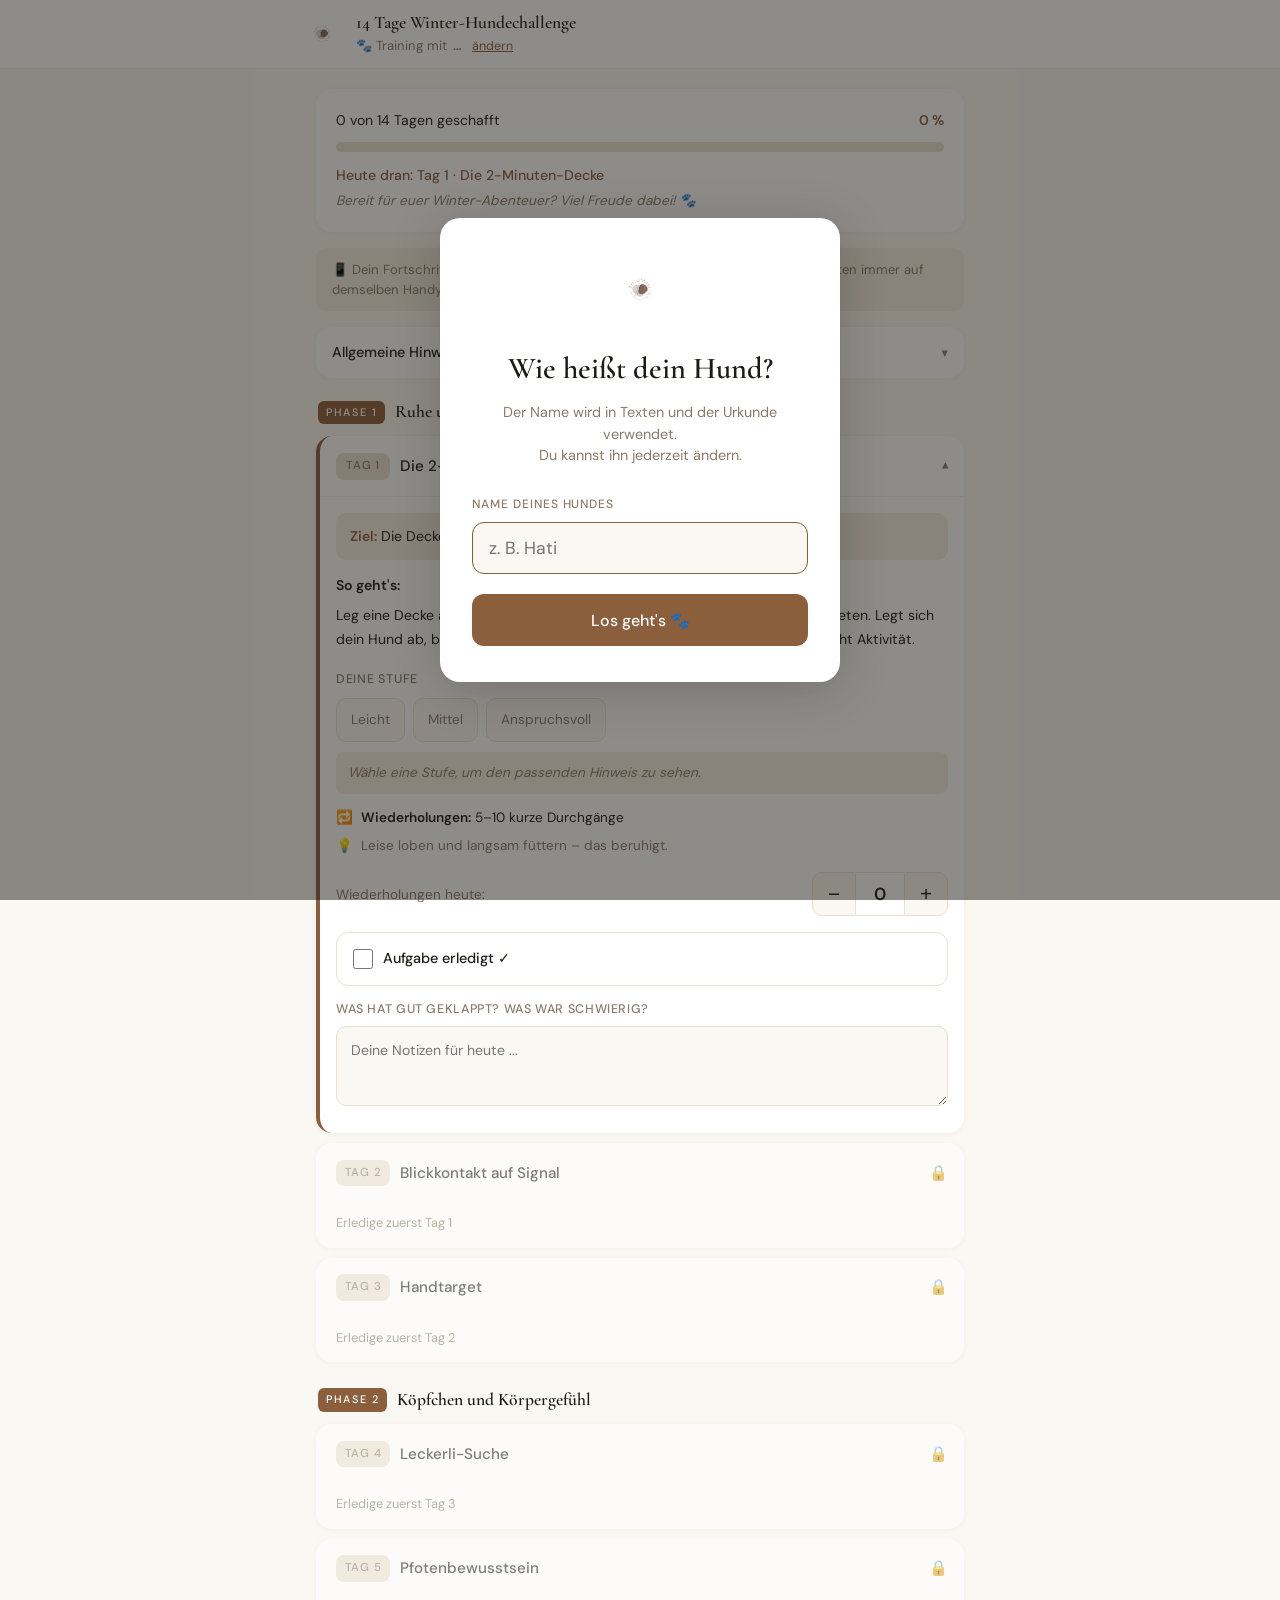
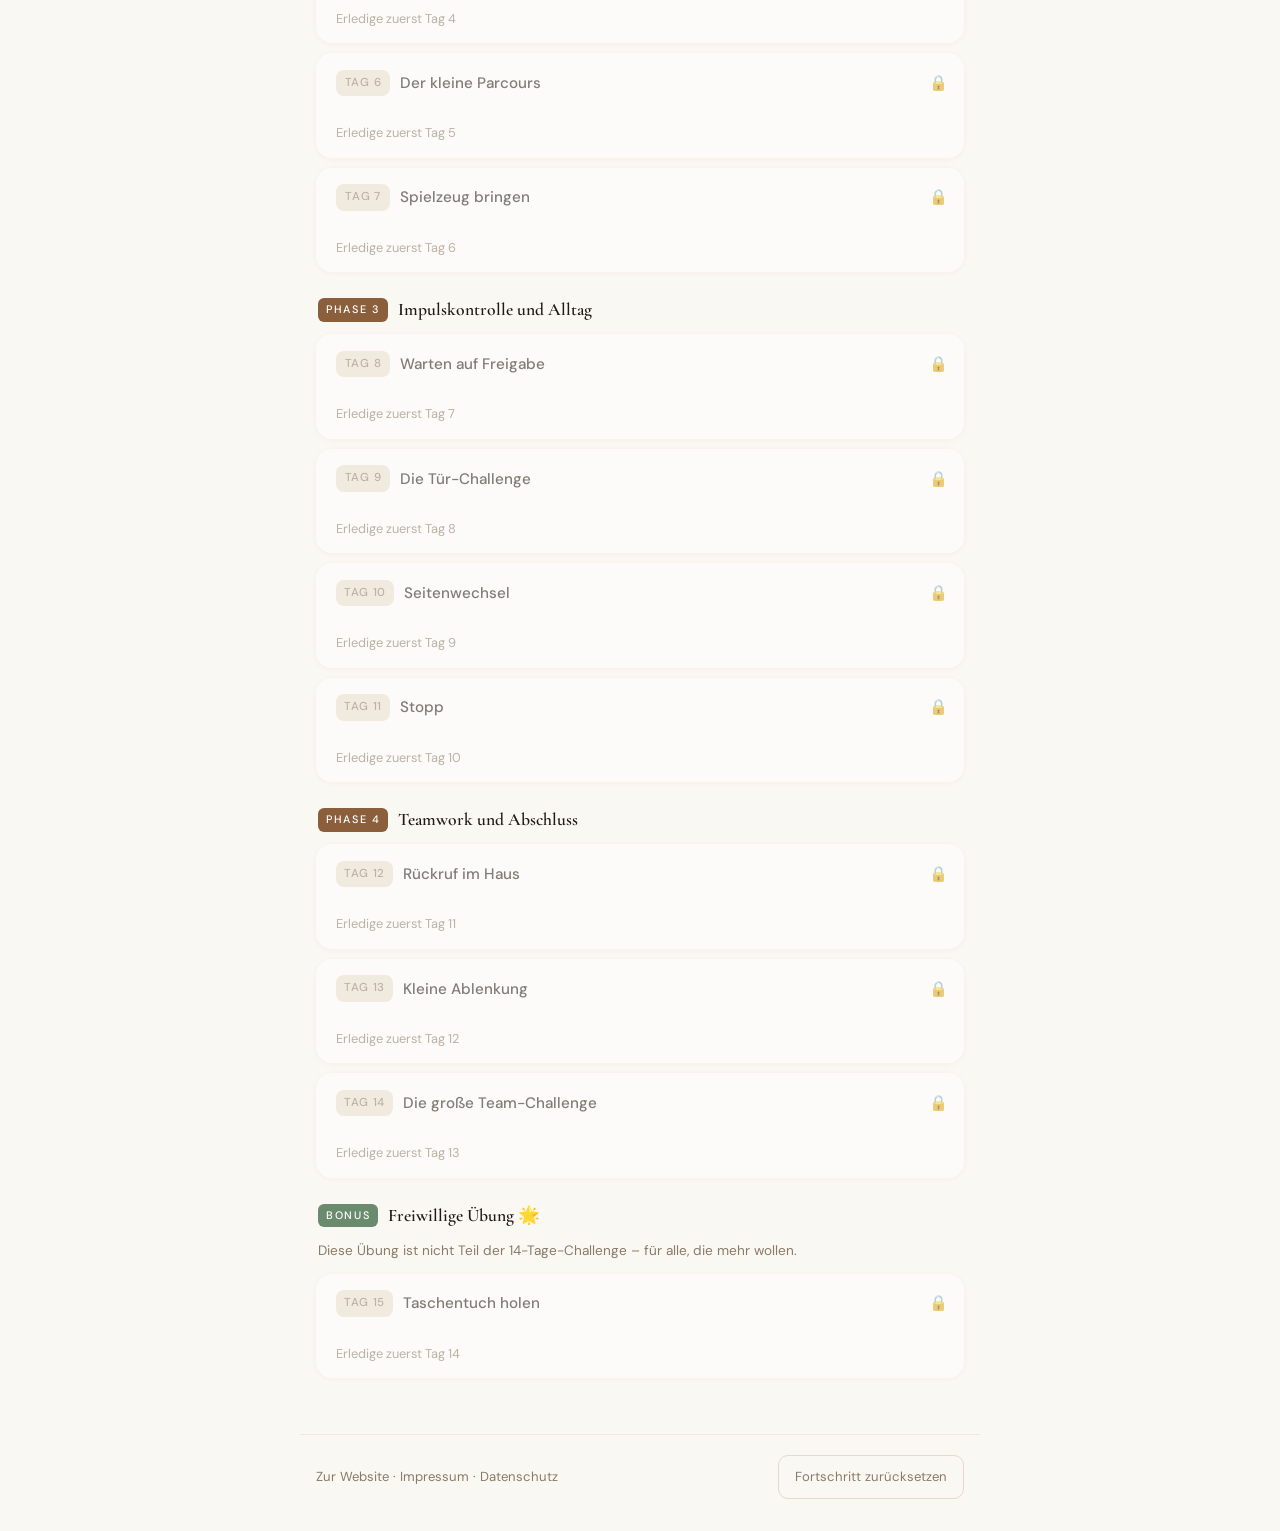
==== winter-challenge/index.html @ a74e97bf "Add 14-Tage Winter-Hundechallenge (protected subpage) - Netlify Edge Function (HMAC-signed cookies) " ====
<!DOCTYPE html>
<html lang="de">
<head>
  <meta charset="UTF-8">
  <meta name="viewport" content="width=device-width, initial-scale=1.0, viewport-fit=cover">
  <title>14 Tage Winter-Hundechallenge</title>
  <meta name="robots" content="noindex, nofollow">
  <link rel="manifest" href="/winter-challenge/manifest.json">
  <meta name="theme-color" content="#8B5E3C">
  <meta name="apple-mobile-web-app-capable" content="yes">
  <meta name="apple-mobile-web-app-status-bar-style" content="default">
  <meta name="apple-mobile-web-app-title" content="Hundechallenge">
  <style>
    /* ── Fonts (latin only, lokal) ─────────────────────────── */
    @font-face { font-family:'DM Sans'; font-style:normal; font-weight:300 600; font-display:swap;
      src:url('../fonts/rP2Hp2ywxg089UriCZOIHQ.woff2') format('woff2');
      unicode-range:U+0000-00FF,U+0131,U+0152-0153,U+02BB-02BC,U+02C6,U+02DA,U+02DC,U+0304,U+0308,U+0329,U+2000-206F,U+20AC,U+2122,U+2191,U+2193,U+2212,U+2215,U+FEFF,U+FFFD; }
    @font-face { font-family:'Cormorant Garamond'; font-style:normal; font-weight:300 700; font-display:swap;
      src:url('../fonts/co3bmX5slCNuHLi8bLeY9MK7whWMhyjYqXtK.woff2') format('woff2');
      unicode-range:U+0000-00FF,U+0131,U+0152-0153,U+02BB-02BC,U+02C6,U+02DA,U+02DC,U+0304,U+0308,U+0329,U+2000-206F,U+20AC,U+2122,U+2191,U+2193,U+2212,U+2215,U+FEFF,U+FFFD; }
    @font-face { font-family:'Cormorant Garamond'; font-style:italic; font-weight:300 600; font-display:swap;
      src:url('../fonts/co3ZmX5slCNuHLi8bLeY9MK7whWMhyjYrEtImSo.woff2') format('woff2');
      unicode-range:U+0000-00FF,U+0131,U+0152-0153,U+02BB-02BC,U+02C6,U+02DA,U+02DC,U+0304,U+0308,U+0329,U+2000-206F,U+20AC,U+2122,U+2191,U+2193,U+2212,U+2215,U+FEFF,U+FFFD; }

    /* ── Reset & Tokens ─────────────────────────────────────── */
    *, *::before, *::after { margin: 0; padding: 0; box-sizing: border-box; }
    :root {
      --bg:          #FAF8F3;
      --surface:     #F3EDE2;
      --surface2:    #EAE0CF;
      --brown:       #8B5E3C;
      --brown-light: #B5845A;
      --sage:        #6B8B6E;
      --sage-light:  #EAF0EA;
      --text:        #1E1A14;
      --text-muted:  #8A7A68;
      --radius:      16px;
      --ff-serif:    'Cormorant Garamond', Georgia, serif;
      --ff-sans:     'DM Sans', system-ui, sans-serif;
    }
    body {
      font-family: var(--ff-sans);
      background: var(--bg);
      color: var(--text);
      font-size: 1rem;
      line-height: 1.6;
      -webkit-font-smoothing: antialiased;
    }

    /* ── Setup Overlay ──────────────────────────────────────── */
    .overlay {
      position: fixed; inset: 0; z-index: 100;
      background: rgba(30,26,20,.5);
      display: flex; align-items: center; justify-content: center;
      padding: 20px;
    }
    .overlay.hidden { display: none; }
    .setup-card {
      background: #fff;
      border-radius: 20px;
      padding: 44px 32px 36px;
      max-width: 400px; width: 100%;
      text-align: center;
      box-shadow: 0 8px 48px rgba(30,26,20,.22);
    }
    .setup-logo { height: 56px; width: auto; margin-bottom: 20px; }
    .setup-card h2 { font-family: var(--ff-serif); font-size: 1.9rem; font-weight: 600; margin-bottom: 8px; }
    .setup-card p  { color: var(--text-muted); font-size: .9rem; margin-bottom: 28px; line-height: 1.5; }
    .setup-card label { display: block; text-align: left; font-size: .75rem; font-weight: 500; letter-spacing: .08em; text-transform: uppercase; color: var(--text-muted); margin-bottom: 8px; }
    .setup-card input {
      width: 100%; padding: 14px 16px; border: 1.5px solid rgba(139,94,60,.2);
      border-radius: 12px; font-family: var(--ff-sans); font-size: 1.1rem;
      background: var(--bg); color: var(--text); outline: none; margin-bottom: 20px;
      transition: border-color .2s;
    }
    .setup-card input:focus { border-color: var(--brown); }
    .btn-primary {
      width: 100%; padding: 15px; min-height: 52px;
      background: var(--brown); color: #fff; border: none; border-radius: 12px;
      font-family: var(--ff-sans); font-size: 1rem; font-weight: 500;
      cursor: pointer; transition: background .2s;
    }
    .btn-primary:hover, .btn-primary:focus-visible { background: var(--brown-light); }
    .btn-primary:focus-visible { outline: 3px solid var(--brown); outline-offset: 3px; }

    /* ── Header ─────────────────────────────────────────────── */
    .ch-header {
      background: #fff;
      border-bottom: 1px solid rgba(139,94,60,.12);
      position: sticky; top: 0; z-index: 10;
      padding: 12px 16px;
    }
    .ch-header-inner { max-width: 680px; margin: 0 auto; display: flex; align-items: center; gap: 12px; }
    .ch-logo { height: 44px; width: auto; flex-shrink: 0; }
    .ch-title { font-family: var(--ff-serif); font-size: 1.1rem; font-weight: 600; line-height: 1.2; }
    .ch-dog-row { font-size: .82rem; color: var(--text-muted); display: flex; align-items: center; gap: 6px; flex-wrap: wrap; margin-top: 2px; }
    .btn-link { background: none; border: none; color: var(--brown); font-size: .78rem; cursor: pointer; padding: 2px 4px; border-radius: 4px; font-family: var(--ff-sans); text-decoration: underline; }
    .btn-link:focus-visible { outline: 2px solid var(--brown); }

    /* ── Main ───────────────────────────────────────────────── */
    .ch-main { max-width: 680px; margin: 0 auto; padding: 20px 16px 32px; }

    /* ── Progress Card ──────────────────────────────────────── */
    .progress-card {
      background: #fff; border-radius: var(--radius);
      padding: 20px; margin-bottom: 16px;
      box-shadow: 0 1px 4px rgba(139,94,60,.08);
    }
    .progress-stats-row { display: flex; justify-content: space-between; align-items: baseline; margin-bottom: 10px; font-size: .88rem; }
    .progress-pct { font-weight: 600; color: var(--brown); }
    .progress-track {
      height: 10px; background: var(--surface2); border-radius: 99px; overflow: hidden; margin-bottom: 12px;
    }
    .progress-fill { height: 100%; background: linear-gradient(to right, var(--brown), var(--sage)); border-radius: 99px; transition: width .6s ease; width: 0; }
    .next-hint { font-size: .88rem; font-weight: 500; color: var(--brown); margin-bottom: 4px; }
    .motivation { font-size: .85rem; color: var(--text-muted); font-style: italic; }

    /* ── Device Hint ────────────────────────────────────────── */
    .device-hint {
      background: var(--surface); border-radius: 10px;
      padding: 12px 16px; font-size: .82rem; color: var(--text-muted);
      margin-bottom: 16px; line-height: 1.5;
    }

    /* ── General Hints ──────────────────────────────────────── */
    .hints-details { margin-bottom: 20px; }
    .hints-summary {
      cursor: pointer; padding: 14px 16px;
      background: #fff; border-radius: var(--radius);
      font-weight: 500; font-size: .9rem;
      box-shadow: 0 1px 4px rgba(139,94,60,.08);
      list-style: none; display: flex; justify-content: space-between; align-items: center;
    }
    .hints-summary::-webkit-details-marker { display: none; }
    .hints-summary::after { content: '▾'; color: var(--text-muted); font-size: .8rem; transition: transform .2s; }
    .hints-details[open] .hints-summary::after { transform: rotate(180deg); }
    .hints-list {
      background: #fff; border-radius: 0 0 var(--radius) var(--radius);
      padding: 4px 20px 20px 32px; margin-top: -4px;
      box-shadow: 0 2px 4px rgba(139,94,60,.06);
    }
    .hints-list li { font-size: .88rem; color: var(--text-muted); margin-bottom: 8px; line-height: 1.6; }
    .hints-list li:last-child { margin-bottom: 0; }

    /* ── Phase Section ──────────────────────────────────────── */
    .phase-section { margin-bottom: 24px; }
    .phase-header {
      display: flex; align-items: center; gap: 10px;
      margin-bottom: 10px; padding: 0 2px;
    }
    .phase-label {
      font-size: .68rem; font-weight: 500; letter-spacing: .15em; text-transform: uppercase;
      color: #fff; background: var(--brown); border-radius: 6px; padding: 3px 8px;
    }
    .phase-label--bonus { background: var(--sage); }
    .phase-name { font-family: var(--ff-serif); font-size: 1.1rem; font-weight: 600; color: var(--text); }

    /* ── Day Card ───────────────────────────────────────────── */
    .day-card {
      background: #fff; border-radius: var(--radius);
      border-left: 4px solid transparent;
      box-shadow: 0 1px 4px rgba(139,94,60,.08);
      margin-bottom: 10px;
      transition: border-color .3s;
    }
    .day-card.is-next    { border-left-color: var(--brown); }
    .day-card.is-done-card { border-left-color: var(--sage); }

    .day-summary {
      cursor: pointer; padding: 16px; list-style: none;
      display: flex; align-items: center; gap: 10px;
      user-select: none; min-height: 60px;
    }
    .day-summary::-webkit-details-marker { display: none; }
    .day-badge {
      flex-shrink: 0; min-width: 54px; text-align: center;
      font-size: .72rem; font-weight: 500; letter-spacing: .06em; text-transform: uppercase;
      padding: 4px 8px; border-radius: 8px;
      background: var(--surface2); color: var(--text-muted);
      transition: background .2s, color .2s;
    }
    .day-badge.done { background: var(--sage); color: #fff; }
    .day-card-title { flex: 1; font-size: .95rem; font-weight: 500; }
    .done-check { color: var(--sage); font-size: 1rem; flex-shrink: 0; }
    .expand-icon { color: var(--text-muted); font-size: .8rem; flex-shrink: 0; transition: transform .2s; }
    .day-card[open] .expand-icon { transform: rotate(180deg); }

    .day-body { padding: 0 16px 20px; border-top: 1px solid rgba(139,94,60,.08); }

    .day-goal {
      background: var(--surface); border-radius: 10px;
      padding: 12px 14px; margin: 16px 0 14px;
      font-size: .88rem; line-height: 1.6;
    }
    .day-goal strong { color: var(--brown); }

    .day-instructions { font-size: .88rem; line-height: 1.7; margin-bottom: 18px; }
    .day-instructions strong { display: block; margin-bottom: 6px; }

    /* Levels */
    .levels-wrap { margin-bottom: 14px; }
    .levels-legend { font-size: .78rem; font-weight: 500; letter-spacing: .06em; text-transform: uppercase; color: var(--text-muted); margin-bottom: 8px; display: block; }
    .levels-row { display: flex; gap: 8px; flex-wrap: wrap; margin-bottom: 10px; }
    .level-btn {
      cursor: pointer;
      padding: 8px 14px; min-height: 44px;
      border: 1.5px solid var(--surface2); border-radius: 10px;
      font-family: var(--ff-sans); font-size: .85rem;
      background: var(--bg); color: var(--text-muted);
      transition: all .15s; display: flex; align-items: center;
    }
    .level-btn input { position: absolute; opacity: 0; width: 0; height: 0; }
    .level-btn:has(input:checked),
    .level-btn.selected {
      border-color: var(--brown); background: rgba(139,94,60,.08);
      color: var(--brown); font-weight: 500;
    }
    .level-btn:hover { border-color: var(--brown-light); }
    .level-desc {
      font-size: .85rem; color: var(--text-muted); background: var(--surface);
      padding: 10px 12px; border-radius: 8px; line-height: 1.6;
      min-height: 42px;
    }
    .level-desc em { color: var(--text-muted); }

    /* Meta row */
    .day-meta-row, .day-tip-row {
      display: flex; gap: 8px; align-items: flex-start;
      font-size: .85rem; margin-bottom: 8px; line-height: 1.5;
    }
    .day-tip-row { color: var(--text-muted); }
    .day-tip-row strong { color: var(--text); }

    /* Counter */
    .counter-row {
      display: flex; align-items: center; justify-content: space-between;
      margin: 16px 0 12px; gap: 12px;
    }
    .counter-label { font-size: .85rem; color: var(--text-muted); }
    .counter-ctrl { display: flex; align-items: center; gap: 0; }
    .btn-counter {
      width: 44px; height: 44px; border: 1.5px solid var(--surface2);
      background: var(--bg); color: var(--text); font-size: 1.3rem;
      cursor: pointer; display: flex; align-items: center; justify-content: center;
      transition: background .15s;
    }
    .btn-counter:first-child { border-radius: 10px 0 0 10px; }
    .btn-counter:last-child  { border-radius: 0 10px 10px 0; }
    .btn-counter:hover { background: var(--surface); }
    .btn-counter:focus-visible { outline: 2px solid var(--brown); z-index: 1; }
    .counter-val {
      min-width: 48px; height: 44px; border-top: 1.5px solid var(--surface2); border-bottom: 1.5px solid var(--surface2);
      display: flex; align-items: center; justify-content: center;
      font-size: 1.1rem; font-weight: 600; background: #fff;
    }

    /* Done checkbox */
    .done-label {
      display: flex; align-items: center; gap: 10px;
      cursor: pointer; margin: 16px 0 14px;
      padding: 14px 16px; border-radius: 12px;
      border: 1.5px solid var(--surface2);
      font-size: .9rem; font-weight: 500;
      transition: background .15s, border-color .15s;
      min-height: 52px;
    }
    .done-label:hover { background: var(--surface); }
    .done-label input { width: 20px; height: 20px; accent-color: var(--sage); cursor: pointer; flex-shrink: 0; }
    .done-label.checked { background: var(--sage-light); border-color: var(--sage); color: var(--sage); }

    /* Notes */
    .notes-wrap { margin-top: 2px; }
    .notes-wrap label { display: block; font-size: .78rem; font-weight: 500; letter-spacing: .05em; text-transform: uppercase; color: var(--text-muted); margin-bottom: 6px; }
    .notes-field {
      width: 100%; min-height: 80px; padding: 12px 14px;
      border: 1.5px solid var(--surface2); border-radius: 10px;
      font-family: var(--ff-sans); font-size: .88rem; color: var(--text);
      background: var(--bg); resize: vertical; outline: none;
      transition: border-color .2s;
      line-height: 1.6;
    }
    .notes-field:focus { border-color: var(--brown); }

    /* ── Completion Certificate ──────────────────────────────── */
    .completion {
      background: #fff; border-radius: 20px;
      padding: 48px 32px; margin: 24px 0;
      text-align: center;
      box-shadow: 0 4px 32px rgba(139,94,60,.14);
    }
    .completion.hidden { display: none; }
    .cert-logo { height: 60px; width: auto; margin-bottom: 20px; }
    .cert-eyebrow { font-size: 1.2rem; margin-bottom: 12px; }
    .cert-title { font-family: var(--ff-serif); font-size: 2rem; font-weight: 600; line-height: 1.2; }
    .cert-have { font-family: var(--ff-serif); font-size: 1.1rem; font-style: italic; color: var(--text-muted); margin: 8px 0; }
    .cert-challenge-name { font-family: var(--ff-serif); font-size: 1.5rem; font-weight: 600; color: var(--brown); line-height: 1.3; }
    .cert-date { font-size: .88rem; color: var(--text-muted); margin: 20px 0 8px; }
    .cert-brand { font-size: .82rem; color: var(--text-muted); letter-spacing: .05em; margin-bottom: 28px; }
    .btn-print {
      padding: 13px 28px; min-height: 48px;
      background: var(--brown); color: #fff; border: none; border-radius: 12px;
      font-family: var(--ff-sans); font-size: .9rem; font-weight: 500;
      cursor: pointer; transition: background .2s;
    }
    .btn-print:hover { background: var(--brown-light); }

    /* ── Footer ─────────────────────────────────────────────── */
    .ch-footer {
      max-width: 680px; margin: 0 auto;
      padding: 20px 16px 32px;
      display: flex; justify-content: space-between; align-items: center;
      flex-wrap: wrap; gap: 12px;
      border-top: 1px solid rgba(139,94,60,.1);
    }
    .footer-links { font-size: .82rem; color: var(--text-muted); }
    .footer-links a { color: var(--text-muted); text-decoration: none; }
    .footer-links a:hover { color: var(--brown); }
    .btn-reset {
      background: none; border: 1px solid rgba(139,94,60,.2);
      color: var(--text-muted); padding: 8px 16px; min-height: 44px;
      border-radius: 10px; font-family: var(--ff-sans); font-size: .82rem;
      cursor: pointer; transition: all .15s;
    }
    .btn-reset:hover { border-color: #ef4444; color: #ef4444; }

    /* ── Storage Warning ────────────────────────────────────── */
    .storage-warn {
      position: fixed; bottom: 20px; left: 50%; transform: translateX(-50%);
      background: #1E1A14; color: #fff; padding: 12px 20px; border-radius: 10px;
      font-size: .85rem; z-index: 50; white-space: nowrap;
      box-shadow: 0 4px 16px rgba(0,0,0,.2);
    }
    .storage-warn.hidden { display: none; }

    /* ── Print ───────────────────────────────────────────────── */
    @media print {
      .ch-header, .progress-card, .device-hint, .hints-details,
      .phase-section, .ch-footer, .storage-warn, .overlay,
      .completion .btn-print { display: none !important; }
      .completion { display: block !important; box-shadow: none; border: 2px solid var(--surface2); }
      .ch-main { padding: 0; }
    }

    /* ── Locked card ─────────────────────────────────────────── */
    .day-card.is-locked { opacity: .55; }
    .day-card.is-locked .day-summary { cursor: default; }
    .lock-icon { font-size: .95rem; flex-shrink: 0; }
    .unlock-hint { font-size: .8rem; color: var(--text-muted); padding: 10px 16px 14px; }

    /* ── Focus ───────────────────────────────────────────────── */
    :focus-visible { outline: 2px solid var(--brown); outline-offset: 2px; }
  </style>
</head>
<body>

  <!-- Dog name setup overlay -->
  <div id="setup" class="overlay hidden" role="dialog" aria-modal="true" aria-label="Hundename eingeben">
    <div class="setup-card">
      <img src="../Logo2.png" alt="Mary and the Dogs" class="setup-logo">
      <h2>Wie heißt dein Hund?</h2>
      <p>Der Name wird in Texten und der Urkunde verwendet.<br>Du kannst ihn jederzeit ändern.</p>
      <form id="setup-form">
        <label for="dog-name-input">Name deines Hundes</label>
        <input type="text" id="dog-name-input" maxlength="40" placeholder="z. B. Hati" autocomplete="off" required>
        <button type="submit" class="btn-primary">Los geht's 🐾</button>
      </form>
    </div>
  </div>

  <!-- Header -->
  <header class="ch-header">
    <div class="ch-header-inner">
      <img src="../Logo2.png" alt="Mary and the Dogs" class="ch-logo">
      <div class="ch-header-text">
        <div class="ch-title">14 Tage Winter-Hundechallenge</div>
        <div class="ch-dog-row">
          🐾 Training mit <strong id="dog-name-display">...</strong>
          <button class="btn-link" id="rename-btn">ändern</button>
        </div>
      </div>
    </div>
  </header>

  <main class="ch-main">

    <!-- Progress -->
    <section class="progress-card" aria-label="Dein Fortschritt">
      <div class="progress-stats-row">
        <span id="progress-text">0 von 14 Tagen geschafft</span>
        <span id="progress-pct" class="progress-pct">0 %</span>
      </div>
      <div class="progress-track" role="progressbar" aria-valuemin="0" aria-valuemax="14" aria-valuenow="0" id="progress-bar">
        <div class="progress-fill" id="progress-fill"></div>
      </div>
      <div id="next-hint" class="next-hint"></div>
      <div id="motivation"  class="motivation"></div>
    </section>

    <!-- Device hint -->
    <div class="device-hint">
      📱 Dein Fortschritt wird nur auf diesem Gerät gespeichert. Nutze die Seite am besten immer auf demselben Handy und im selben Browser.
    </div>

    <!-- General hints -->
    <details class="hints-details">
      <summary class="hints-summary">Allgemeine Hinweise</summary>
      <ul class="hints-list">
        <li>Pro Tag 5–10 Minuten, gern auf 2–3 kurze Einheiten verteilt.</li>
        <li>Ein Markerwort (z. B. „Top") zeigt dem Hund genau, wann er etwas richtig gemacht hat. Danach kommt die Belohnung.</li>
        <li>Lieber fünf gute Wiederholungen als dreißig schlechte. Aufhören, wenn es gut läuft.</li>
        <li>Hat dein Hund einen schlechten Tag, mach Pause. Die Challenge darf auch 16 oder 18 Tage dauern.</li>
        <li>Bei Schmerzen, Krankheit oder Verhaltensproblemen wie Aggression bitte vorher Rücksprache mit mir.</li>
      </ul>
    </details>

    <!-- Day cards (generated by JS) -->
    <div id="days-container"></div>

    <!-- Completion -->
    <div id="completion" class="completion hidden" aria-live="polite">
      <img src="../Logo2.png" alt="Mary and the Dogs" class="cert-logo">
      <div class="cert-eyebrow">🎉 Herzlichen Glückwunsch!</div>
      <h2 class="cert-title"><span id="cert-dog"></span> und sein Mensch</h2>
      <p class="cert-have">haben die</p>
      <h3 class="cert-challenge-name">14 Tage Winter-Hundechallenge</h3>
      <p class="cert-have">erfolgreich gemeistert.</p>
      <div class="cert-date" id="cert-date"></div>
      <div class="cert-brand">Mary and the Dogs · Hundeschule · Weißenburg</div>
      <button class="btn-print" onclick="window.print()">Urkunde drucken 🖨</button>
    </div>

  </main>

  <footer class="ch-footer">
    <div class="footer-links">
      <a href="/">Zur Website</a> ·
      <a href="/#impressum">Impressum</a> ·
      <a href="/#datenschutz">Datenschutz</a>
    </div>
    <button class="btn-reset" id="reset-btn">Fortschritt zurücksetzen</button>
  </footer>

  <div class="storage-warn hidden" id="storage-warn" role="alert">
    ⚠️ Fortschritt konnte nicht gespeichert werden (Speicher voll oder blockiert).
  </div>

<script>
// ── Challenge-Daten ─────────────────────────────────────────────────────────
const PHASES = [
  { id: 1, name: 'Ruhe und Konzentration',    days: [1, 2, 3] },
  { id: 2, name: 'Köpfchen und Körpergefühl', days: [4, 5, 6, 7] },
  { id: 3, name: 'Impulskontrolle und Alltag', days: [8, 9, 10, 11] },
  { id: 4, name: 'Teamwork und Abschluss',    days: [12, 13, 14] },
];

const DAYS = [
  { id:1,  title:'Die 2-Minuten-Decke',
    goal:'Die Decke wird ein Ort, an dem dein Hund zur Ruhe kommt.',
    instructions:'Leg eine Decke auf den Boden. Belohne jedes Hinschauen, Hingehen und Betreten. Legt sich dein Hund ab, belohne ruhig zwischen seinen Vorderpfoten. Belohne Ruhe, nicht Aktivität.',
    levels:{ easy:'Dein Hund betritt die Decke.', medium:'Er legt sich hin und bleibt 30 Sekunden liegen.', hard:'Er bleibt 2 Minuten entspannt liegen, während du dich setzt oder kurz aufstehst.' },
    reps:'5–10 kurze Durchgänge', tip:'Leise loben und langsam füttern – das beruhigt.' },

  { id:2,  title:'Blickkontakt auf Signal',
    goal:'Dein Hund schaut dich auf ein Signal hin an.',
    instructions:'Halte ein Leckerli in der Hand und streck den Arm zur Seite. Warte. Sobald dein Hund von der Hand zu deinem Gesicht schaut, markern und belohnen. Klappt das sicher, sag dein Signal (z. B. „Schau") kurz vorher.\n\nKlappt es noch nicht? Wenn dein Hund es gar nicht schafft, sich von der Hand abzuwenden, vereinfachen wir die Übung: Lass das Futter weg, bitte deinen Hund neben dir zu sitzen und markere ihn, sobald er dich ansieht. Anschließend bekommt er ein Leckerli aus der anderen Hand. Danach geht es weiter wie oben beschrieben.',
    levels:{ easy:'Blickkontakt ohne Signal belohnen.', medium:'Blickkontakt auf Signal, 2 Sekunden halten.', hard:'5 Sekunden Blickkontakt, während die Futterhand seitlich ausgestreckt bleibt.' },
    reps:'10', tip:'Nicht locken oder Geräusche machen – dein Hund soll den Blick selbst anbieten.' },

  { id:3,  title:'Handtarget',
    goal:'Dein Hund berührt deine offene Hand mit der Nase.',
    instructions:'Schritt 1 – Mit Futter: Halte die flache Hand mit einem Leckerli, das du mit dem Daumen festklemmst, wenige Zentimeter neben die Nase deines Hundes. Berührt er die Hand, bekommt er das Leckerli direkt. Mehrmals wiederholen.\n\nSchritt 2 – Ohne Futter: Dasselbe ohne Leckerli in der Hand. Berührt dein Hund die Hand, markern und mit der anderen Hand an der berührten Hand belohnen.\n\nSchritt 3 – Mit Signal: Wenn dein Hund die Übung sicher zeigt, sag kurz vor dem Anbieten der Hand dein Signal (z. B. „Touch").',
    levels:{ easy:'Hand direkt vor der Nase, mit Leckerli unter dem Daumen.', medium:'Hand in verschiedenen Höhen und Seiten, 30 cm entfernt, ohne Futter in der Hand.', hard:'Dein Hund folgt der Hand ein paar Schritte, bevor er sie berührt – auf Signal.' },
    reps:'10 pro Seite', tip:'Hand nach jeder Wiederholung kurz wegnehmen und neu anbieten.' },

  { id:4,  title:'Leckerli-Suche',
    goal:'Nasenarbeit, die müde und zufrieden macht.',
    instructions:'Versteck 5 Leckerli und gib ein Suchsignal (z. B. „Such"). Lass deinen Hund in Ruhe suchen und hilf nur, wenn er aufgeben will.',
    levels:{ easy:'Leckerli sichtbar auf dem Boden oder locker in einem Handtuch.', medium:'Leckerli in einem eingerollten Handtuch oder Schnüffelteppich.', hard:'Dein Hund wartet, während du die Leckerli im Raum versteckst.' },
    reps:'3 Durchgänge', tip:'Langsam steigern – Erfolg ist wichtiger als Schwierigkeit.' },

  { id:5,  title:'Pfotenbewusstsein',
    goal:'Dein Hund setzt seine Pfoten bewusst ein.',
    instructions:'Schritt 1: Locke deinen Hund mit einem Leckerli auf die Unterlage. Sobald eine Vorderpfote drauf ist, bekommt er das Leckerli.\n\nSchritt 2: Wenn das gut klappt, bekommt er ab jetzt nur noch eine Belohnung, wenn beide Vorderpfoten auf der Unterlage sind.\n\nSchritt 3: Jetzt ohne Leckerli locken – nur mit der Hand (Luring). Sobald beide Pfoten drauf sind, markern und auf der Unterlage belohnen.\n\nSchritt 4: Wenn Schritt 3 sicher klappt, kann ein Signal dazukommen (z. B. „Target", „Handtuch", „Matte") – kurz vor dem Handzeichen sagen.',
    levels:{ easy:'Eine Vorderpfote auf der Unterlage, mit Leckerli gelockt.', medium:'Beide Vorderpfoten drauf, Locken nur mit der Hand.', hard:'Beide Vorderpfoten auf Signal, ohne Handzeichen.' },
    reps:'5–10', tip:'Nicht ziehen, schieben oder die Pfoten hinstellen – dein Hund soll selbst draufgehen.' },

  { id:6,  title:'Der kleine Parcours',
    goal:'Körpergefühl und Vertrauen auf ungewohntem Untergrund – kombiniert mit bekannten Übungen.',
    instructions:'Bau aus verschiedenen Unterlagen einen Parcours, z. B. Zeitung, Handtuch und Wäschekorb (umgedreht als Plattform).\n\nStation 1 (z. B. Zeitung): Locke deinen Hund mit einem Leckerli drauf und frage ein Sitz ab. Wiederhole so lange, bis er sich automatisch hinsetzt – erst dann belohnen.\n\nStation 2 (z. B. Handtuch): Wenn Station 1 klappt, kommt Station 2 dazu. Hier soll dein Hund das Handtarget von Tag 3 zeigen (Nase an deine Hand stupsen).\n\nStation 3 (z. B. Wäschekorb): Wenn die ersten beiden Stationen gut laufen, kommt die dritte dazu. Hier soll dein Hund Platz machen.\n\nZiel: Erst zur 1. Station + Sitz, dann 2. Station + Touch, dann 3. Station + Platz – danach wird belohnt.',
    levels:{ easy:'Station 1 allein: auf die Unterlage und Sitz – mit Leckerli gelockt.', medium:'Stationen 1 und 2 hintereinander, Belohnung erst am Ende.', hard:'Alle 3 Stationen als Kette: Sitz + Touch + Platz, Belohnung nur am Schluss.' },
    reps:'3 Durchgänge', tip:'Jede Station zuerst einzeln üben, bevor du sie zur Kette verbindest.' },

  { id:7,  title:'Spielzeug bringen',
    goal:'Dein Hund nimmt einen Gegenstand auf und legt ihn gezielt ab.',
    instructions:'Schritt 1 – Nehmen: Biete ein Lieblingsspielzeug an. Nimmt dein Hund es ins Maul, sofort markern und gegen ein Leckerli tauschen. Mehrmals wiederholen.\n\nSchritt 2 – Bringen: Wirf das Spielzeug einen Meter weit. Hebt er es auf und kommt zu dir, markern und tauschen. Klappt das, Distanz langsam vergrößern.\n\nSchritt 3 – In die Hand: Halte deine geöffnete Hand unter das Spielzeug, das er im Maul hält. Lässt er es rein, sofort markern und mit einem Leckerli belohnen.\n\nSchritt 4 – In eine Kiste: Stelle eine Kiste oder einen Eimer direkt neben dich. Wenn dein Hund zuverlässig in deine Hand abgibt, verschiebe die Hand knapp über die Kiste. Öffnet er das Maul über der Kiste, fällt der Gegenstand rein – sofort groß markern und belohnen. Distanz zur Kiste danach langsam vergrößern.',
    levels:{ easy:'Dein Hund nimmt das Spielzeug ins Maul und lässt es auf Signal wieder los.', medium:'Er bringt es aus 1–2 Metern und gibt es in deine Hand ab.', hard:'Er holt den Gegenstand und legt ihn gezielt in eine Kiste.' },
    reps:'5 erfolgreiche Wiederholungen', tip:'Nicht am Spielzeug ziehen – tauschen statt wegnehmen.' },

  { id:8,  title:'Warten auf Freigabe',
    goal:'Dein Hund wartet kurz, bevor er sich etwas nimmt.',
    instructions:'Halte ein Leckerli in der geschlossenen Faust. Dein Hund darf schnüffeln. Lässt er ab, gibst du dein Freigabesignal (z. B. „Nimm") und er bekommt das Leckerli.',
    levels:{ easy:'Geschlossene Faust.', medium:'Offene Hand, 3 Sekunden warten.', hard:'Futternapf abstellen, 5–10 Sekunden warten bis zur Freigabe.' },
    reps:'10', tip:'Nicht unnötig lange warten lassen – Erfolg macht Lust auf mehr.' },

  { id:9,  title:'Die Tür-Challenge',
    goal:'Ruhe an der Haustür.',
    instructions:'Dein Hund sitzt oder steht ruhig neben dir. Fass die Türklinke an. Bleibt er ruhig, markern und belohnen. Stürmt er nach vorn, Tür sofort wieder schließen.',
    levels:{ easy:'Hand an die Klinke.', medium:'Tür einen Spalt öffnen und wieder schließen.', hard:'Tür ganz öffnen, Hund bleibt bis zur Freigabe.' },
    reps:'5–10', tip:'An Straßen immer mit Leine oder Türgitter absichern.' },

  { id:10, title:'Seitenwechsel',
    goal:'Dein Hund wechselt auf Signal hinter dir die Seite.',
    instructions:'Schritt 1 – Mit Leckerli lotsen: Dein Hund steht neben dir (egal auf welcher Seite). Nimm ein Leckerli in die Hand, die auf seiner Seite ist, und führe ihn damit langsam hinter deinem Rücken zur anderen Seite. Sobald er dort angekommen ist, belohnen.\n\nSchritt 2 – Handzeichen statt Futter: Dasselbe, aber ohne Leckerli in der Lotshand. Du führst ihn mit einem leeren Handzeichen – das Leckerli kommt erst, wenn er auf der anderen Seite ankommt.\n\nSchritt 3 – Signal dazu: Wenn das Handzeichen sicher klappt, sag kurz vorher dein Signal (z. B. „Seite" oder „Wechsel").\n\nSchritt 4 – Im Gehen: Übe den Seitenwechsel, während du langsam gehst statt stehst.',
    levels:{ easy:'Im Stand, mit Leckerli in der Lotshand hinter dem Rücken.', medium:'Im Stand, nur mit Handzeichen und Signal – Leckerli erst auf der anderen Seite.', hard:'Im Gehen, auf Signal, ohne Handzeichen.' },
    reps:'5–8 pro Richtung', tip:'Langsam bewegen – dein Hund braucht Zeit, dem Handzeichen zu folgen.' },

  { id:11, title:'Stopp',
    goal:'Dein Hund setzt sich automatisch neben dich, wenn du anhältst – ganz ohne Signal.',
    instructions:'Schritt 1 – Aufbau: Geh mit deinem Hund nebeneinander ein paar Schritte. Bleib stehen. Locke deinen Hund mit einem Leckerli ins Sitz direkt neben dich. Markern und belohnen. Mehrmals wiederholen.\n\nSchritt 2 – Automatisch: Geh wieder ein paar Schritte und bleib stehen. Wartet kurz. Setzt sich dein Hund von selbst neben dich, sofort markern und groß belohnen. Passiert nichts: zurück zu Schritt 1.\n\nSchritt 3 – Position prüfen: Sitzt er, aber deutlich zu weit vorne? Locke ihn mit einem Leckerli wieder neben dich in die richtige Position – aber belohne noch nicht. Wiederholen, bis er von selbst an der richtigen Stelle sitzt, dann belohnen.',
    levels:{ easy:'Geh 3 Schritte, bleib stehen – Hund ins Sitz locken.', medium:'Geh 5–8 Schritte, bleib stehen – Hund setzt sich selbst neben dich.', hard:'Unterschiedliche Tempi und Richtungswechsel, Hund setzt sich immer korrekt neben dich.' },
    reps:'5–8', tip:'Nicht sagen – dein Hund soll das Stehenbleiben selbst als Signal lesen lernen.' },

  { id:12, title:'Rückruf im Haus',
    goal:'Dein Hund kommt auf einmaliges Rufen freudig zu dir.',
    instructions:'Ruf deinen Hund einmal freundlich. Kommt er, gibt es eine besonders gute Belohnung. Nicht mehrfach rufen.',
    levels:{ easy:'Im selben Raum, 2 Meter entfernt.', medium:'Aus einem anderen Raum.', hard:'Während er schnüffelt oder kaut.' },
    reps:'5–10', tip:'Nie rufen, um danach etwas Unangenehmes zu machen.' },

  { id:13, title:'Kleine Ablenkung',
    goal:'Bekannte Übungen klappen auch, wenn sich etwas verändert.',
    instructions:'Übe eine bekannte Aufgabe (Decke, Blickkontakt, Handtarget), während du etwas veränderst.',
    levels:{ easy:'Du machst einen Schritt zurück.', medium:'Du gehst im Kreis oder klatschst leise.', hard:'Ein Spielzeug liegt 1 Meter entfernt auf dem Boden.' },
    reps:'5–10', tip:'Nur so viel Ablenkung, dass es noch gelingt.' },

  { id:14, title:'Die große Team-Challenge',
    goal:'Drei Übungen zu einer Abfolge verbinden.',
    instructions:'Handtarget → auf die Decke schicken → auf Freigabe zu dir kommen.',
    levels:{ easy:'Jede Übung einzeln, Belohnung nach jeder.', medium:'Zwei Übungen hintereinander, dann Belohnung.', hard:'Die ganze Abfolge am Stück, Belohnung am Ende.' },
    reps:'3 komplette Durchgänge', tip:'Danach gemeinsam feiern – ihr habt es geschafft!' },
];

// ── Bonus-Übungen (zählen nicht zur Challenge) ──────────────────────────────
const BONUS = [
  { id:15, title:'Taschentuch holen',
    goal:'Dein Hund öffnet selbstständig einen Schrank, holt eine Taschentuchpackung heraus, bringt sie dir in die Hand und schließt den Schrank wieder – alles auf das Signal „Taschentuch".',
    instructions:`<strong>Schritt 1 – Schrank öffnen:</strong> Häng ein altes Tuch an einen Schrank oder eine Schublade. Mach das Tuch interessant. Jede Interaktion damit wird sofort belohnt – schnüffeln, berühren, ins Maul nehmen, daran ziehen. Steigere dich langsam: erst jede Berührung, dann nur Ziehen, dann nur vollständiges Öffnen. Wenn er die Tür sicher öffnet, kannst du das benennen (z. B. „Öffnen" oder „Tür").<br><br>

<strong>Schritt 2 – Gegenstand nehmen und bringen:</strong> Du öffnest die Tür selbst und legst die Taschentücher hinein. Jede Interaktion mit den Taschentüchern wird belohnt – schnüffeln, berühren, anfassen. Wenn er verstanden hat, dass er sie herausholen soll, wird nur noch das Herausnehmen belohnt. Hältst du dann deine Hand hin, bekommt er eine Belohnung dafür, dass er sie dir gibt. Ab diesem Moment wird nur noch das Abgeben in die Hand belohnt. Jetzt kannst du es benennen: „Taschentuch".<br><br>

<strong>Schritt 3 – Tür schließen:</strong> Du öffnest die Tür. Dein Hund soll in der Nähe sein. Jede Interaktion mit der Tür wird belohnt – anstupsen, schubsen, mit der Pfote antippen. Steigere dich, bis er die Tür vollständig schließt. Ab dann wird nur noch das vollständige Schließen belohnt. Benennen: z. B. „Schließen" oder „Close".<br><br>

<strong>Schritt 4 – Zusammensetzen:</strong> Steh an der Tür und gib die drei Signale nacheinander: „Öffnen" → „Taschentuch" → „Schließen". Wiederhole, bis er die Abfolge sicher kennt.<br><br>

<strong>Schritt 5 – Nur noch ein Signal:</strong> Sage nur noch „Taschentuch". Dein Hund soll selbst auf die Idee kommen: Tür öffnen → Taschentuch herausholen und dir bringen → Tür schließen. Du darfst ihn am Anfang noch mit Blicken oder Gesten leicht unterstützen – aber immer weniger.<br><br>

<strong>Steigerung:</strong> Du stehst nicht mehr direkt an der Tür, sondern etwas weiter weg. Dein Hund muss jetzt: zur Tür gehen und öffnen → dir das Taschentuch bringen → zurück zur Tür und schließen.`,
    levels:{ easy:'Schritt 1 + 2 getrennt üben – Tür öffnen und Gegenstand holen je einzeln.', medium:'Alle 3 Schritte mit je eigenem Signal hintereinander.', hard:'Nur Signal „Taschentuch" – Hund führt die gesamte Abfolge selbstständig durch.' },
    reps:'2–3 Durchgänge pro Einheit', tip:'Jeder Schritt muss sicher sitzen, bevor du ihn mit dem nächsten verbindest. Lieber 3 Einheiten pro Schritt als zu früh weiterzugehen.' },
];

// ── Alle Tage in Reihenfolge (für Sperr-Logik) ──────────────────────────────
const ALL_DAYS = [...DAYS, ...BONUS];

// ── State ───────────────────────────────────────────────────────────────────
function getCode() {
  const m = document.cookie.match(/(?:^|;\s*)ch_code=([^;]+)/);
  return m ? decodeURIComponent(m[1]) : 'default';
}

const STORE_KEY = 'winterchallenge:' + getCode();

function loadState() {
  try { const r = localStorage.getItem(STORE_KEY); return r ? JSON.parse(r) : null; }
  catch { return null; }
}

function saveState(s) {
  try { localStorage.setItem(STORE_KEY, JSON.stringify(s)); }
  catch { showStorageWarn(); }
}

function defaultState() {
  const days = {};
  DAYS.forEach(d => { days[d.id] = { done: false, doneDate: null, level: '', count: 0, notes: '' }; });
  BONUS.forEach(d => { days[d.id] = { done: false, doneDate: null, level: '', count: 0, notes: '' }; });
  return { v: 1, dogName: '', days };
}

let S = loadState() || defaultState();

// ── Tages-Sperre ────────────────────────────────────────────────────────────
function today() { return new Date().toISOString().split('T')[0]; }

function isUnlocked(dayId) {
  const idx = ALL_DAYS.findIndex(d => d.id === dayId);
  if (idx <= 0) return true; // erster Tag immer frei
  const prevId    = ALL_DAYS[idx - 1].id;
  const prevState = S.days[prevId];
  if (!prevState?.done || !prevState?.doneDate) return false;
  return prevState.doneDate < today(); // gestern oder früher abgehakt
}

function unlockDateFor(dayId) {
  const idx = ALL_DAYS.findIndex(d => d.id === dayId);
  if (idx <= 0) return null;
  const prevId    = ALL_DAYS[idx - 1].id;
  const prevState = S.days[prevId];
  if (!prevState?.done || !prevState?.doneDate) return null;
  const d = new Date(prevState.doneDate);
  d.setDate(d.getDate() + 1);
  return d.toLocaleDateString('de-DE', { day: '2-digit', month: 'long' });
}

// ── Motivation ──────────────────────────────────────────────────────────────
function getMotivation(pct) {
  if (pct === 0)  return 'Bereit für euer Winter-Abenteuer? Viel Freude dabei! 🐾';
  if (pct <= 25)  return 'Ein guter Start! Ihr findet euren Rhythmus.';
  if (pct <= 50)  return 'Halbzeit – ihr seid ein tolles Team!';
  if (pct <= 75)  return 'Mehr als die Hälfte geschafft – weiter so!';
  if (pct < 100)  return 'Fast am Ziel! Noch ein paar Tage.';
  return 'Ihr habt es geschafft! 🎉';
}

// ── Progress ────────────────────────────────────────────────────────────────
function renderProgress() {
  const done  = DAYS.filter(d => S.days[d.id]?.done).length;
  const total = DAYS.length;
  const pct   = Math.round((done / total) * 100);

  document.getElementById('progress-text').textContent = done + ' von ' + total + ' Tagen geschafft';
  document.getElementById('progress-pct').textContent  = pct + ' %';
  document.getElementById('progress-fill').style.width = pct + '%';
  document.getElementById('progress-bar').setAttribute('aria-valuenow', done);
  document.getElementById('motivation').textContent    = getMotivation(pct);

  const nextDay = DAYS.find(d => !S.days[d.id]?.done);
  const hint    = document.getElementById('next-hint');
  if (done === total) {
    hint.textContent = '🎉 Alle 14 Tage geschafft!';
    document.getElementById('completion').classList.remove('hidden');
    document.getElementById('cert-dog').textContent  = S.dogName;
    document.getElementById('cert-date').textContent = 'Abgeschlossen am ' + new Date().toLocaleDateString('de-DE', { day: '2-digit', month: 'long', year: 'numeric' });
  } else if (nextDay) {
    hint.textContent = 'Heute dran: Tag ' + nextDay.id + ' · ' + nextDay.title;
  }
}

// ── Build day card HTML ──────────────────────────────────────────────────────
function buildCard(day) {
  const locked  = !isUnlocked(day.id);
  const ds      = S.days[day.id];
  const isDone  = ds?.done || false;
  const lv      = ds?.level || '';
  const count   = ds?.count || 0;
  const notes   = (ds?.notes || '').replace(/</g,'&lt;').replace(/>/g,'&gt;');

  if (locked) {
    const unlockDate = unlockDateFor(day.id);
    const hint = unlockDate
      ? `Verfügbar ab ${unlockDate}`
      : `Erledige zuerst Tag ${ALL_DAYS[ALL_DAYS.findIndex(d => d.id === day.id) - 1].id}`;
    return `
<div class="day-card is-locked" id="day-${day.id}">
  <div class="day-summary">
    <span class="day-badge">Tag ${day.id}</span>
    <span class="day-card-title">${day.title}</span>
    <span class="lock-icon" aria-label="Gesperrt">🔒</span>
  </div>
  <div class="unlock-hint">${hint}</div>
</div>`;
  }

  const levelOpts = ['easy','medium','hard'].map((v,i) => {
    const labels = ['Leicht','Mittel','Anspruchsvoll'];
    const sel    = lv === v ? 'selected' : '';
    return `<label class="level-btn ${sel}"><input type="radio" name="lv${day.id}" value="${v}"${lv===v?' checked':''}><span>${labels[i]}</span></label>`;
  }).join('');

  const descText = lv ? day.levels[lv] : '<em>Wähle eine Stufe, um den passenden Hinweis zu sehen.</em>';

  return `
<details class="day-card${isDone?' is-done-card':''}" id="day-${day.id}">
  <summary class="day-summary">
    <span class="day-badge${isDone?' done':''}">Tag ${day.id}</span>
    <span class="day-card-title">${day.title}</span>
    ${isDone ? '<span class="done-check" aria-label="Erledigt">✓</span>' : ''}
    <span class="expand-icon" aria-hidden="true">▾</span>
  </summary>
  <div class="day-body">
    <p class="day-goal"><strong>Ziel:</strong> ${day.goal}</p>

    <div class="day-instructions"><strong>So geht's:</strong><p>${day.instructions.replace(/\n\n/g,'</p><p>').replace(/\n/g,'<br>')}</p></div>

    <div class="levels-wrap">
      <span class="levels-legend">Deine Stufe</span>
      <div class="levels-row" id="lvrow-${day.id}">${levelOpts}</div>
      <div class="level-desc" id="lvdesc-${day.id}">${descText}</div>
    </div>

    <div class="day-meta-row">🔁 <span><strong>Wiederholungen:</strong> ${day.reps}</span></div>
    <div class="day-tip-row">💡 <span>${day.tip}</span></div>

    <div class="counter-row">
      <span class="counter-label">Wiederholungen heute:</span>
      <div class="counter-ctrl">
        <button class="btn-counter" data-day="${day.id}" data-action="minus" aria-label="Weniger">−</button>
        <span class="counter-val" id="cnt-${day.id}">${count}</span>
        <button class="btn-counter" data-day="${day.id}" data-action="plus"  aria-label="Mehr">+</button>
      </div>
    </div>

    <label class="done-label${isDone?' checked':''}">
      <input type="checkbox" data-day="${day.id}" class="done-cb"${isDone?' checked':''}>
      <span>Aufgabe erledigt ✓</span>
    </label>

    <div class="notes-wrap">
      <label for="notes-${day.id}">Was hat gut geklappt? Was war schwierig?</label>
      <textarea id="notes-${day.id}" class="notes-field" data-day="${day.id}"
        placeholder="Deine Notizen für heute ...">${notes}</textarea>
    </div>
  </div>
</details>`;
}

// ── Render all days ─────────────────────────────────────────────────────────
function renderDays() {
  const container = document.getElementById('days-container');
  let html = '';

  PHASES.forEach(ph => {
    html += `<section class="phase-section">
      <div class="phase-header">
        <span class="phase-label">Phase ${ph.id}</span>
        <span class="phase-name">${ph.name}</span>
      </div>`;
    ph.days.forEach(id => { html += buildCard(DAYS.find(d => d.id === id)); });
    html += '</section>';
  });

  // Bonus section
  html += `<section class="phase-section bonus-section">
    <div class="phase-header">
      <span class="phase-label phase-label--bonus">Bonus</span>
      <span class="phase-name">Freiwillige Übung 🌟</span>
    </div>
    <p style="font-size:.85rem;color:var(--text-muted);margin-bottom:12px;padding:0 2px;">Diese Übung ist nicht Teil der 14-Tage-Challenge – für alle, die mehr wollen.</p>`;
  BONUS.forEach(d => { html += buildCard(d); });
  html += '</section>';

  container.innerHTML = html;

  // Mark next undone day
  const nextDay = DAYS.find(d => !S.days[d.id]?.done);
  if (nextDay) {
    const el = document.getElementById('day-' + nextDay.id);
    if (el) { el.classList.add('is-next'); el.open = true; }
  }

  // Attach events to all cards
  [...DAYS, ...BONUS].forEach(d => attachCardEvents(d.id));
}

// ── Card events ─────────────────────────────────────────────────────────────
function attachCardEvents(id) {
  // Level radios
  document.querySelectorAll(`input[name="lv${id}"]`).forEach(radio => {
    radio.addEventListener('change', () => {
      S.days[id].level = radio.value;
      saveState(S);
      document.getElementById('lvdesc-' + id).innerHTML = DAYS.find(d => d.id === id).levels[radio.value];
      document.querySelectorAll(`#lvrow-${id} .level-btn`).forEach(l => l.classList.remove('selected'));
      radio.closest('.level-btn').classList.add('selected');
    });
  });

  // Counter
  document.querySelectorAll(`.btn-counter[data-day="${id}"]`).forEach(btn => {
    btn.addEventListener('click', () => {
      const cur = S.days[id].count || 0;
      S.days[id].count = btn.dataset.action === 'plus' ? cur + 1 : Math.max(0, cur - 1);
      saveState(S);
      document.getElementById('cnt-' + id).textContent = S.days[id].count;
    });
  });

  // Done checkbox
  const cb = document.querySelector(`.done-cb[data-day="${id}"]`);
  if (cb) {
    cb.addEventListener('change', () => {
      S.days[id].done     = cb.checked;
      S.days[id].doneDate = cb.checked ? new Date().toISOString().split('T')[0] : null;
      saveState(S);

      const card  = document.getElementById('day-' + id);
      const badge = card.querySelector('.day-badge');
      const label = card.querySelector('.done-label');

      card.classList.toggle('is-done-card', cb.checked);
      card.classList.toggle('is-next', false);
      badge.classList.toggle('done', cb.checked);
      label.classList.toggle('checked', cb.checked);

      // Update done check icon
      const existing = card.querySelector('.done-check');
      if (cb.checked && !existing) {
        const s = document.createElement('span');
        s.className = 'done-check'; s.setAttribute('aria-label', 'Erledigt'); s.textContent = '✓';
        card.querySelector('.day-summary').insertBefore(s, card.querySelector('.expand-icon'));
      } else if (!cb.checked && existing) {
        existing.remove();
      }

      renderProgress();
      // Re-render all days so the next card switches from locked→unlocked (or vice versa)
      renderDays();
    });
  }

  // Notes (debounced)
  const notesEl = document.getElementById('notes-' + id);
  if (notesEl) {
    let t;
    notesEl.addEventListener('input', () => {
      clearTimeout(t);
      t = setTimeout(() => { S.days[id].notes = notesEl.value; saveState(S); }, 400);
    });
  }
}

// ── Dog name ────────────────────────────────────────────────────────────────
function updateDogDisplay() {
  document.getElementById('dog-name-display').textContent = S.dogName || '…';
}

function showSetup() {
  document.getElementById('setup').classList.remove('hidden');
  setTimeout(() => document.getElementById('dog-name-input').focus(), 50);
}

function hideSetup() {
  document.getElementById('setup').classList.add('hidden');
}

document.getElementById('setup-form').addEventListener('submit', e => {
  e.preventDefault();
  const name = document.getElementById('dog-name-input').value.trim();
  if (!name) return;
  S.dogName = name;
  saveState(S);
  updateDogDisplay();
  hideSetup();
});

document.getElementById('rename-btn').addEventListener('click', () => {
  document.getElementById('dog-name-input').value = S.dogName;
  showSetup();
});

// ── Storage warning ──────────────────────────────────────────────────────────
let warnTimer;
function showStorageWarn() {
  const el = document.getElementById('storage-warn');
  el.classList.remove('hidden');
  clearTimeout(warnTimer);
  warnTimer = setTimeout(() => el.classList.add('hidden'), 4000);
}

// ── Reset ────────────────────────────────────────────────────────────────────
document.getElementById('reset-btn').addEventListener('click', () => {
  if (!confirm('Willst du deinen gesamten Fortschritt wirklich löschen? Das kann nicht rückgängig gemacht werden.')) return;
  const name = S.dogName;
  S = defaultState();
  S.dogName = name;
  saveState(S);
  renderDays();
  renderProgress();
  document.getElementById('completion').classList.add('hidden');
});

// ── Init ─────────────────────────────────────────────────────────────────────
updateDogDisplay();
renderDays();
renderProgress();
if (!S.dogName) showSetup();
</script>
</body>
</html>
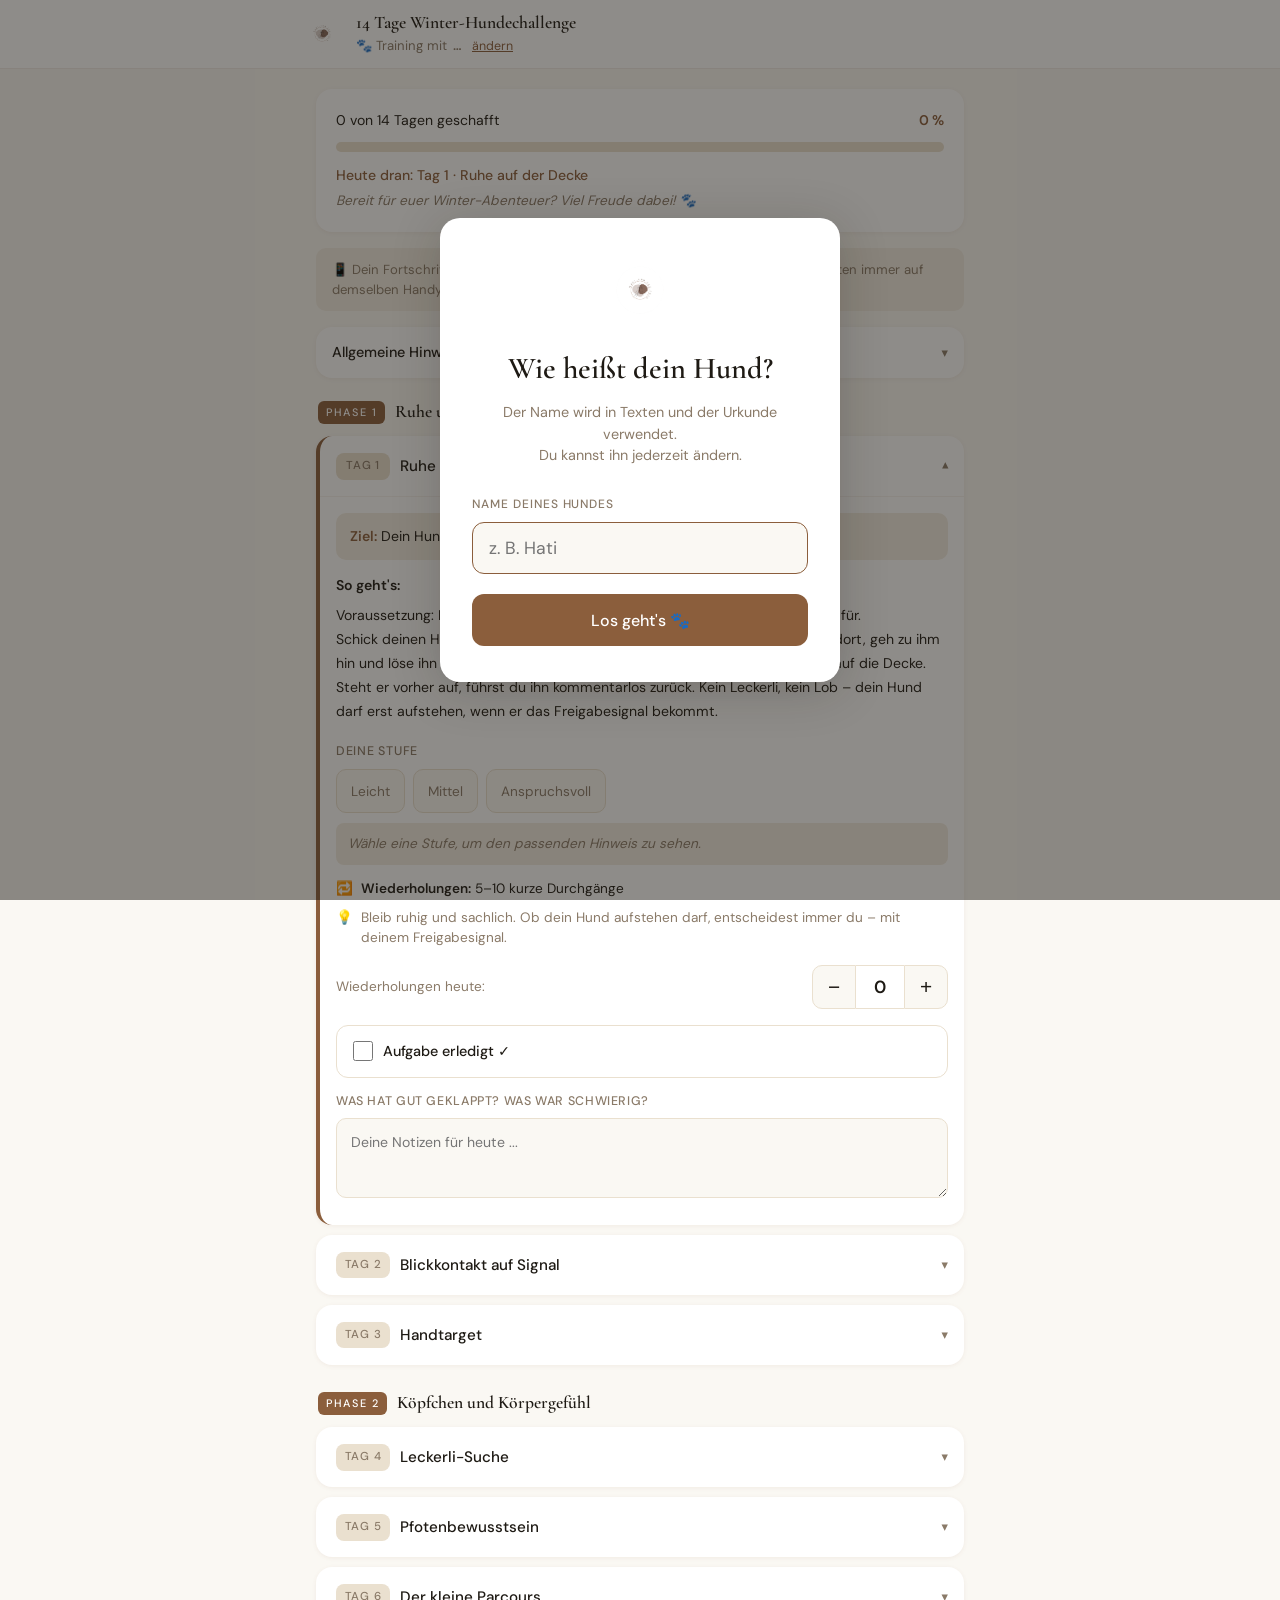
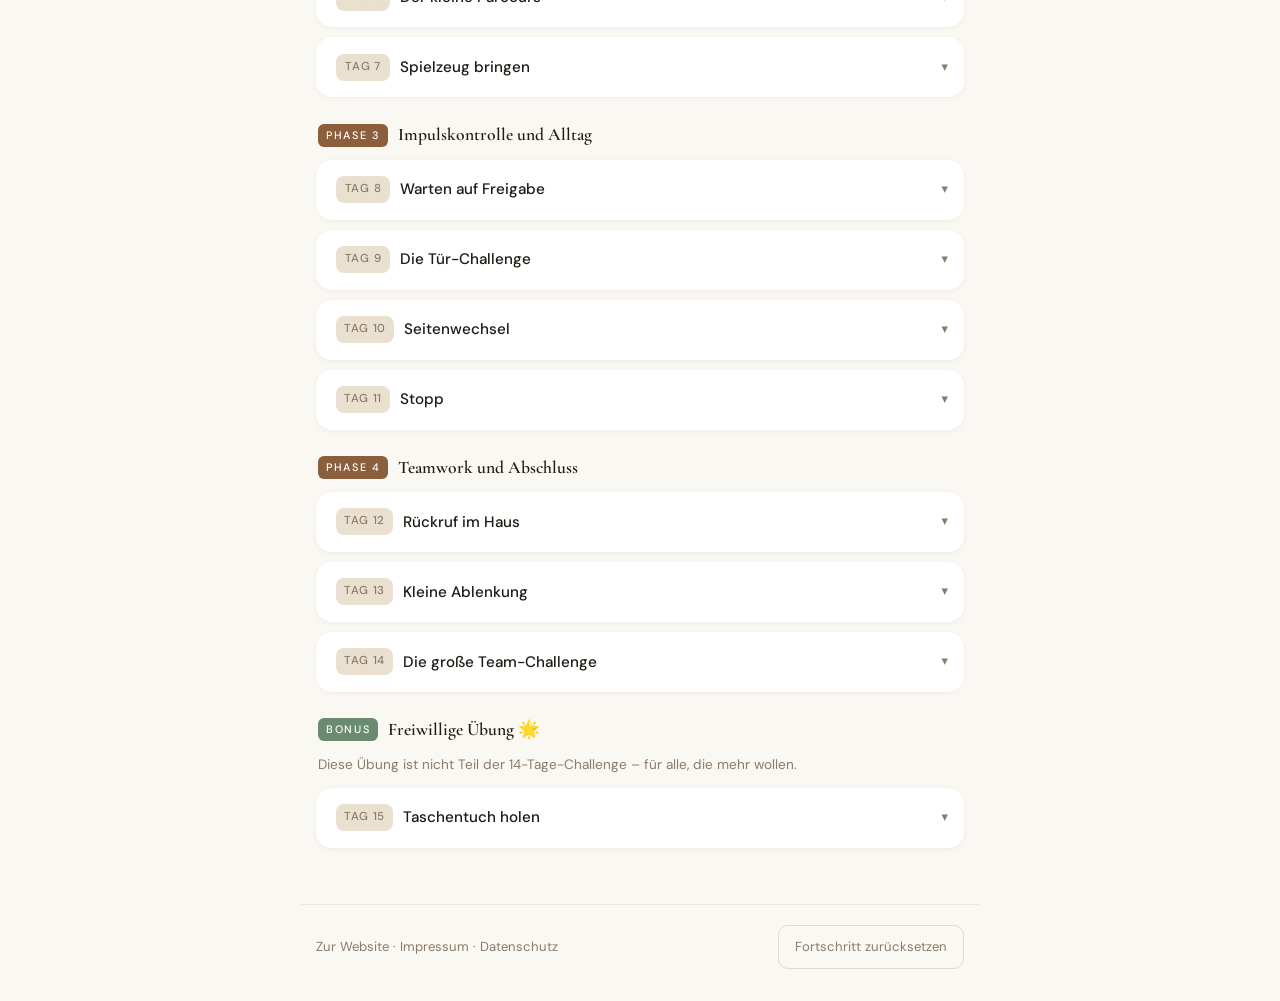
==== commit 73d6e85d: "Add admin access, weekly unlocking, and Bunny Stream video support - CHALLENGE_ADMIN_CODE: full acce" ====
--- a/winter-challenge/index.html
+++ b/winter-challenge/index.html
@@ -347,11 +347,39 @@
     .lock-icon { font-size: .95rem; flex-shrink: 0; }
     .unlock-hint { font-size: .8rem; color: var(--text-muted); padding: 10px 16px 14px; }
 
+    /* ── Admin bar ───────────────────────────────────────────── */
+    .admin-bar {
+      background: #1E1A14; color: #fff; padding: 10px 16px;
+      display: flex; align-items: center; gap: 16px; flex-wrap: wrap;
+      font-size: .82rem; position: sticky; top: 0; z-index: 20;
+    }
+    .admin-bar.hidden { display: none; }
+    .admin-badge { background: #ef4444; color: #fff; padding: 2px 8px; border-radius: 6px; font-weight: 600; font-size: .72rem; letter-spacing: .08em; }
+    .admin-bar label { display: flex; align-items: center; gap: 8px; color: rgba(255,255,255,.8); }
+    .admin-bar input[type=range] { width: 120px; accent-color: var(--brown); }
+    .admin-day-val { font-weight: 600; min-width: 20px; }
+    .admin-bar .btn-link { color: rgba(255,255,255,.6); font-size: .78rem; }
+
+    /* ── Video ───────────────────────────────────────────────── */
+    .video-wrap { margin: 14px 0 4px; border-radius: 10px; overflow: hidden; aspect-ratio: 16/9; background: #000; }
+    .video-wrap iframe { width: 100%; height: 100%; border: 0; display: block; }
+    .video-loading { font-size: .82rem; color: var(--text-muted); padding: 8px 0; }
+
     /* ── Focus ───────────────────────────────────────────────── */
     :focus-visible { outline: 2px solid var(--brown); outline-offset: 2px; }
   </style>
 </head>
 <body>
+
+  <!-- Admin bar (nur für CHALLENGE_ADMIN_CODE) -->
+  <div id="admin-bar" class="admin-bar hidden" role="banner">
+    <span class="admin-badge">🛠 ADMIN</span>
+    <label>Als Kunde ansehen am Challenge-Tag
+      <input type="range" id="admin-sim-day" min="1" max="15" value="1">
+      <span class="admin-day-val" id="admin-day-val">1</span>
+    </label>
+    <button class="btn-link" id="admin-all-btn">Alle freischalten</button>
+  </div>
 
   <!-- Dog name setup overlay -->
   <div id="setup" class="overlay hidden" role="dialog" aria-modal="true" aria-label="Hundename eingeben">
@@ -454,11 +482,11 @@
 ];
 
 const DAYS = [
-  { id:1,  title:'Die 2-Minuten-Decke',
-    goal:'Die Decke wird ein Ort, an dem dein Hund zur Ruhe kommt.',
-    instructions:'Leg eine Decke auf den Boden. Belohne jedes Hinschauen, Hingehen und Betreten. Legt sich dein Hund ab, belohne ruhig zwischen seinen Vorderpfoten. Belohne Ruhe, nicht Aktivität.',
-    levels:{ easy:'Dein Hund betritt die Decke.', medium:'Er legt sich hin und bleibt 30 Sekunden liegen.', hard:'Er bleibt 2 Minuten entspannt liegen, während du dich setzt oder kurz aufstehst.' },
-    reps:'5–10 kurze Durchgänge', tip:'Leise loben und langsam füttern – das beruhigt.' },
+  { id:1,  title:'Ruhe auf der Decke',
+    goal:'Dein Hund bleibt ruhig auf der Decke, bis du ihn auflöst.',
+    instructions:'Voraussetzung: Dein Hund kennt das Wort „Decke“ oder ein anderes Signal dafür.\n\nSchick deinen Hund mit deinem Signal auf die Decke. Bleibt er 30 Sekunden dort, geh zu ihm hin und löse ihn mit deinem Freigabesignal auf. Dann schickst du ihn wieder auf die Decke. Steht er vorher auf, führst du ihn kommentarlos zurück. Kein Leckerli, kein Lob – dein Hund darf erst aufstehen, wenn er das Freigabesignal bekommt.',
+    levels:{ easy:'Du schickst deinen Hund auf die Decke und bleibst in der Nähe. Nach 30 Sekunden gehst du hin und löst ihn auf.', medium:'Du schickst deinen Hund auf die Decke und setzt dich selbst irgendwo auf einen Stuhl. Gleiches Prinzip.', hard:'Du schickst deinen Hund auf die Decke und verlässt kurz den Raum. Gleiches Prinzip.' },
+    reps:'5–10 kurze Durchgänge', tip:'Bleib ruhig und sachlich. Ob dein Hund aufstehen darf, entscheidest immer du – mit deinem Freigabesignal.' },
 
   { id:2,  title:'Blickkontakt auf Signal',
     goal:'Dein Hund schaut dich auf ein Signal hin an.',
@@ -588,26 +616,57 @@
 
 let S = loadState() || defaultState();
 
-// ── Tages-Sperre ────────────────────────────────────────────────────────────
+// ── Admin & Cookies ──────────────────────────────────────────────────────────
+function getCookieVal(name) {
+  const m = document.cookie.match(new RegExp('(?:^|;\\s*)' + name + '=([^;]+)'));
+  return m ? decodeURIComponent(m[1]) : null;
+}
+const IS_ADMIN = getCookieVal('ch_admin') === '1';
+
+let adminSimDay = null; // null = alle frei
+
+// ── Videos ───────────────────────────────────────────────────────────────────
+let VIDEOS = {};
+fetch('/winter-challenge/videos.json').then(r => r.json()).then(d => { VIDEOS = d; }).catch(() => {});
+
+async function loadVideo(dayId, level) {
+  const videoId = VIDEOS[String(dayId)]?.[level];
+  if (!videoId) return null;
+  try {
+    const r = await fetch(`/winter-challenge/video-token?v=${encodeURIComponent(videoId)}`);
+    if (!r.ok) return null;
+    const { url } = await r.json();
+    return url || null;
+  } catch { return null; }
+}
+
+// ── Wochenweise Freischaltung ─────────────────────────────────────────────────
+function getStartDate() { return getCookieVal('ch_start'); }
+
 function today() { return new Date().toISOString().split('T')[0]; }
 
 function isUnlocked(dayId) {
-  const idx = ALL_DAYS.findIndex(d => d.id === dayId);
-  if (idx <= 0) return true; // erster Tag immer frei
-  const prevId    = ALL_DAYS[idx - 1].id;
-  const prevState = S.days[prevId];
-  if (!prevState?.done || !prevState?.doneDate) return false;
-  return prevState.doneDate < today(); // gestern oder früher abgehakt
+  if (IS_ADMIN) {
+    if (adminSimDay === null) return true; // admin: alle frei
+    return dayId <= 7 ? adminSimDay >= 1 : adminSimDay >= 8;
+  }
+  const startStr = getStartDate();
+  if (!startStr || startStr === 'admin') return true;
+  const todayStr = today();
+  if (todayStr < startStr) return false; // vor Startdatum (Fallback, Server macht das auch)
+  if (dayId <= 7) return true; // Woche 1 immer verfügbar ab Startdatum
+  // Woche 2 + Bonus: Startdatum + 7 Tage
+  const week2 = new Date(startStr);
+  week2.setDate(week2.getDate() + 7);
+  return todayStr >= week2.toISOString().split('T')[0];
 }
 
 function unlockDateFor(dayId) {
-  const idx = ALL_DAYS.findIndex(d => d.id === dayId);
-  if (idx <= 0) return null;
-  const prevId    = ALL_DAYS[idx - 1].id;
-  const prevState = S.days[prevId];
-  if (!prevState?.done || !prevState?.doneDate) return null;
-  const d = new Date(prevState.doneDate);
-  d.setDate(d.getDate() + 1);
+  if (dayId <= 7) return null;
+  const startStr = getStartDate();
+  if (!startStr || startStr === 'admin') return null;
+  const d = new Date(startStr);
+  d.setDate(d.getDate() + 7);
   return d.toLocaleDateString('de-DE', { day: '2-digit', month: 'long' });
 }
 
@@ -657,8 +716,10 @@
   if (locked) {
     const unlockDate = unlockDateFor(day.id);
     const hint = unlockDate
-      ? `Verfügbar ab ${unlockDate}`
-      : `Erledige zuerst Tag ${ALL_DAYS[ALL_DAYS.findIndex(d => d.id === day.id) - 1].id}`;
+      ? `Woche 2 startet am ${unlockDate}`
+      : day.id <= 7
+        ? 'Startet mit Beginn deiner Challenge'
+        : 'Verfügbar ab Woche 2';
     return `
 <div class="day-card is-locked" id="day-${day.id}">
   <div class="day-summary">
@@ -695,6 +756,7 @@
       <span class="levels-legend">Deine Stufe</span>
       <div class="levels-row" id="lvrow-${day.id}">${levelOpts}</div>
       <div class="level-desc" id="lvdesc-${day.id}">${descText}</div>
+      <div id="video-${day.id}"></div>
     </div>
 
     <div class="day-meta-row">🔁 <span><strong>Wiederholungen:</strong> ${day.reps}</span></div>
@@ -766,11 +828,24 @@
   // Level radios
   document.querySelectorAll(`input[name="lv${id}"]`).forEach(radio => {
     radio.addEventListener('change', () => {
+      const dayData = ALL_DAYS.find(d => d.id === id);
       S.days[id].level = radio.value;
       saveState(S);
-      document.getElementById('lvdesc-' + id).innerHTML = DAYS.find(d => d.id === id).levels[radio.value];
+      document.getElementById('lvdesc-' + id).innerHTML = dayData.levels[radio.value];
       document.querySelectorAll(`#lvrow-${id} .level-btn`).forEach(l => l.classList.remove('selected'));
       radio.closest('.level-btn').classList.add('selected');
+      // Video laden
+      const videoWrap = document.getElementById('video-' + id);
+      if (videoWrap) {
+        videoWrap.innerHTML = '<p class="video-loading">Video wird geladen …</p>';
+        loadVideo(id, radio.value).then(url => {
+          if (url) {
+            videoWrap.innerHTML = `<div class="video-wrap"><iframe src="${url}" allowfullscreen loading="lazy" allow="autoplay"></iframe></div>`;
+          } else {
+            videoWrap.innerHTML = '';
+          }
+        });
+      }
     });
   });
 
@@ -878,6 +953,29 @@
   document.getElementById('completion').classList.add('hidden');
 });
 
+// ── Admin-Bar ─────────────────────────────────────────────────────────────────
+if (IS_ADMIN) {
+  const bar    = document.getElementById('admin-bar');
+  const slider = document.getElementById('admin-sim-day');
+  const valEl  = document.getElementById('admin-day-val');
+  const allBtn = document.getElementById('admin-all-btn');
+  bar.classList.remove('hidden');
+
+  slider.addEventListener('input', () => {
+    adminSimDay = parseInt(slider.value, 10);
+    valEl.textContent = adminSimDay;
+    renderDays();
+    renderProgress();
+  });
+  allBtn.addEventListener('click', () => {
+    adminSimDay = null;
+    slider.value = 1;
+    valEl.textContent = '1';
+    renderDays();
+    renderProgress();
+  });
+}
+
 // ── Init ─────────────────────────────────────────────────────────────────────
 updateDogDisplay();
 renderDays();
